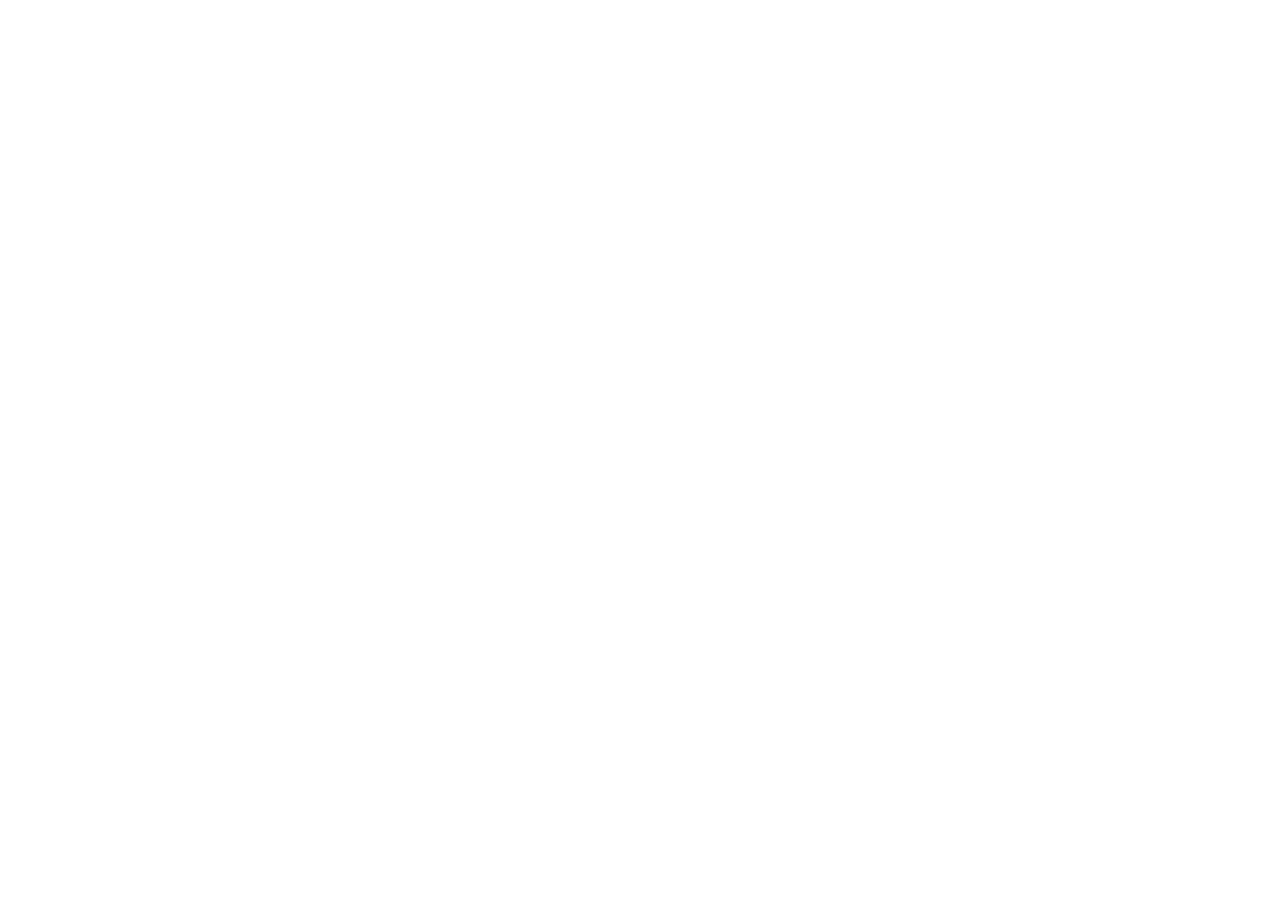
==== index.html @ f8412ee0 "initial commit" ====
<!DOCTYPE html>
<html lang="en">
<head>
    <meta charset="UTF-8">
    <meta name="viewport" content="width=device-width, initial-scale=1.0">
    <title>Space Tourism Website - by María López</title>
    <link rel="stylesheet" href="styles/normalize.css">
    <link rel="stylesheet" href="styles/styles.css">
</head>
<body>
    
</body>
</html>
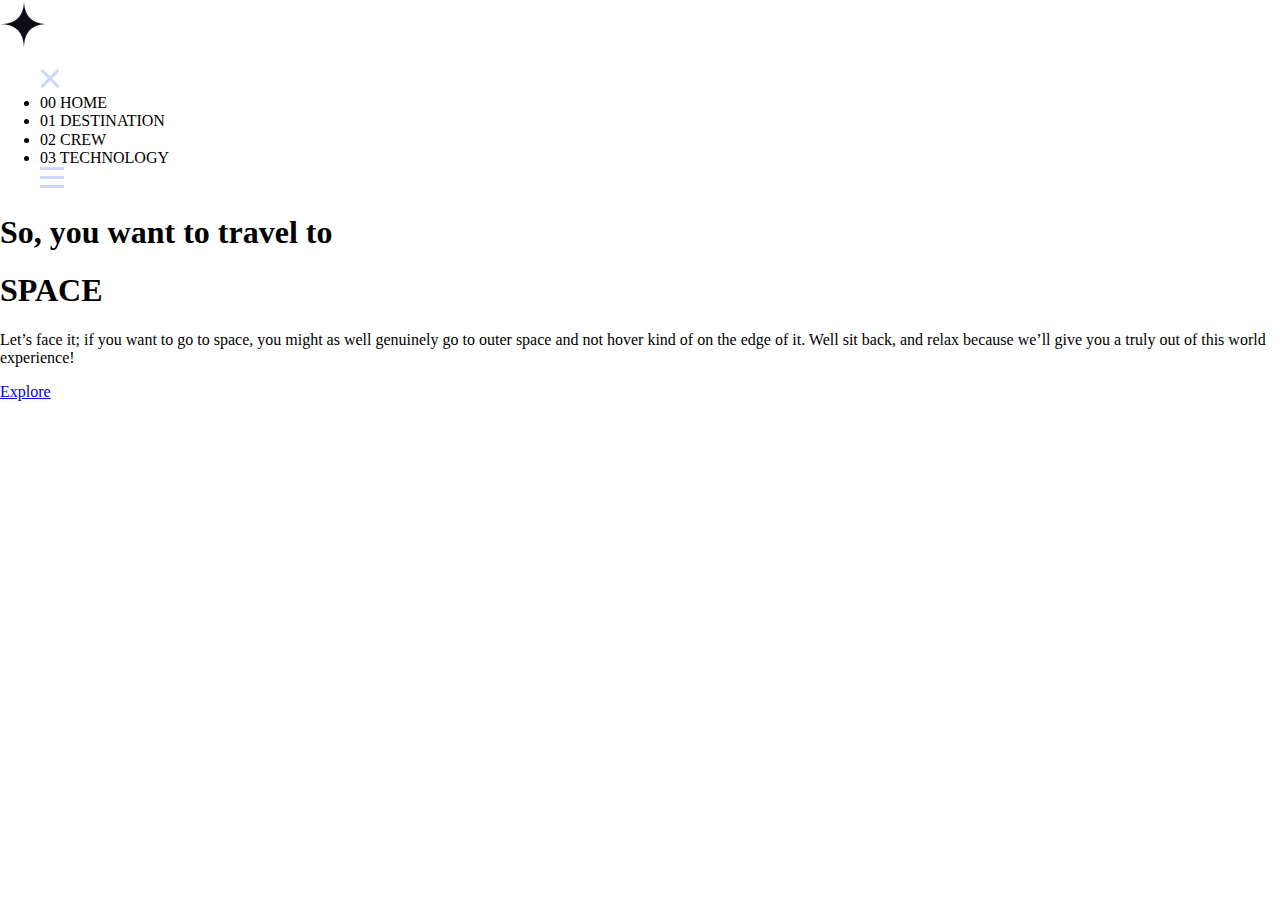
==== commit aca5f5d7: "HTML basic structure" ====
--- a/index.html
+++ b/index.html
@@ -1,13 +1,50 @@
 <!DOCTYPE html>
 <html lang="en">
-<head>
-    <meta charset="UTF-8">
-    <meta name="viewport" content="width=device-width, initial-scale=1.0">
+  <head>
+    <meta charset="UTF-8" />
+    <meta name="viewport" content="width=device-width, initial-scale=1.0" />
     <title>Space Tourism Website - by María López</title>
-    <link rel="stylesheet" href="styles/normalize.css">
-    <link rel="stylesheet" href="styles/styles.css">
-</head>
-<body>
-    
-</body>
-</html>+    <link
+      rel="icon"
+      type="image/png"
+      sizes="32x32"
+      href="./assets/favicon-32x32.png"
+    />
+    <link rel="stylesheet" href="styles/normalize.css" />
+    <link rel="stylesheet" href="styles/styles.css" />
+  </head>
+  <body>
+    <nav>
+      <img src="assets/shared/logo.svg" alt="Logo" />
+      <ul class="nav-ul">
+        <img class="nav-ul__close" src="assets/shared/icon-close.svg" alt="icon to close menu">
+        <li class="nav-ul__li"><span>00</span> HOME</li>
+        <li class="nav-ul__li"><span>01</span> DESTINATION</li>
+        <li class="nav-ul__li"><span>02</span> CREW</li>
+        <li class="nav-ul__li"><span>03</span> TECHNOLOGY</li>
+        <img class="nav-ul__hamburger" src="assets/shared/icon-hamburger.svg" alt="">
+      </ul>
+    </nav>
+    <main>
+      <div class="container">
+        <div class="container__text">
+          <div class="container__text__title">
+            <h1>So, you want to travel to </h1>
+            <h1 class="bigger">SPACE</h1>
+          </div>
+          <p>
+            Let’s face it; if you want to go to space, you might as well
+            genuinely go to outer space and not hover kind of on the edge of it.
+            Well sit back, and relax because we’ll give you a truly out of this
+            world experience!
+          </p>
+        </div>
+        <div class="container__circle">
+          <div class="container__circle__link">
+            <a href="#">Explore</a>
+          </div>
+        </div>
+      </div>
+    </main>
+  </body>
+</html>
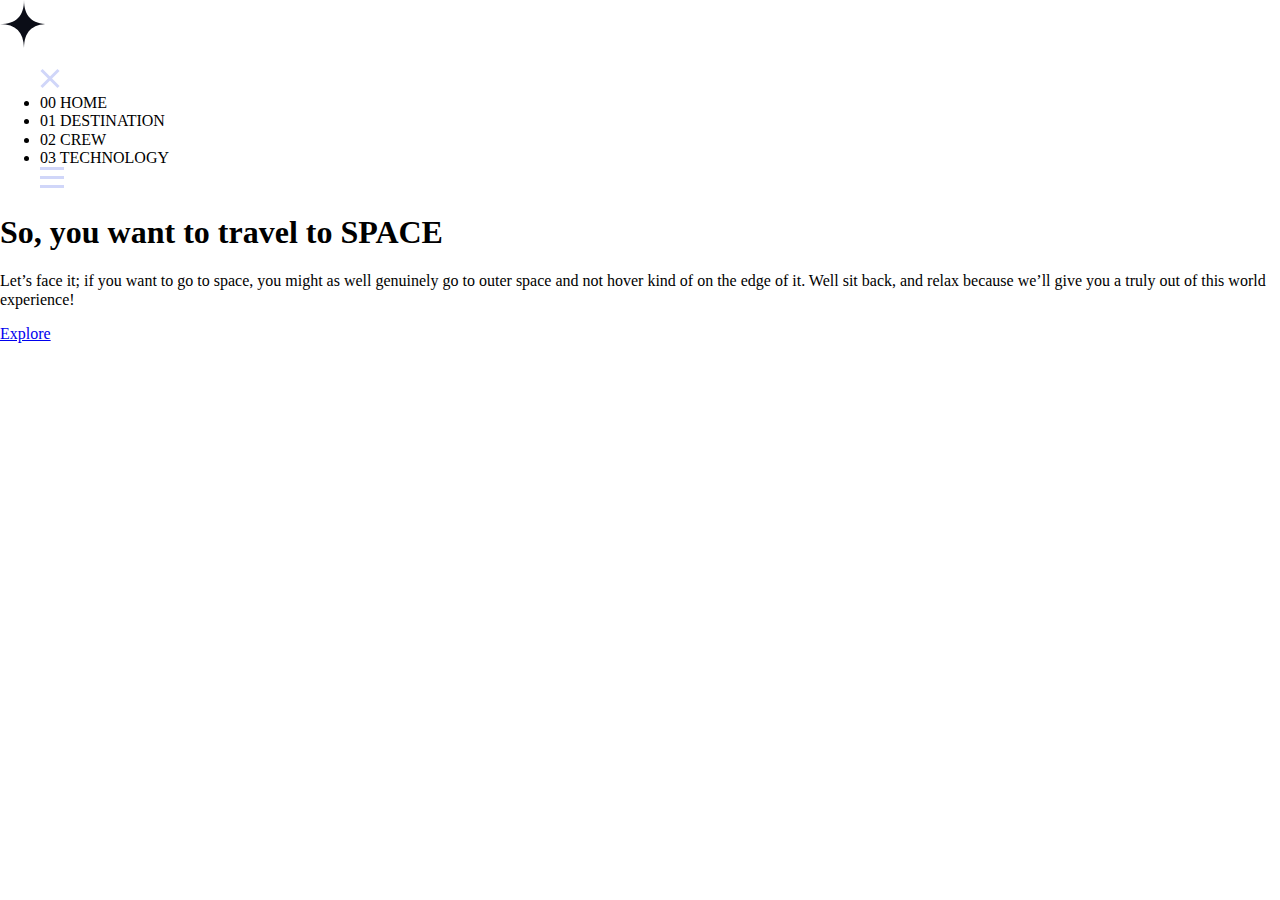
==== commit dcd61886: "Landmarks and changes in html structure" ====
--- a/index.html
+++ b/index.html
@@ -14,36 +14,39 @@
     <link rel="stylesheet" href="styles/styles.css" />
   </head>
   <body>
-    <nav>
-      <img src="assets/shared/logo.svg" alt="Logo" />
+    <nav role="navigation">
+      <img class="logo" src="assets/shared/logo.svg" alt="Logo" />
       <ul class="nav-ul">
-        <img class="nav-ul__close" src="assets/shared/icon-close.svg" alt="icon to close menu">
+        <img
+          class="nav-ul__close"
+          src="assets/shared/icon-close.svg"
+          alt="icon to close menu"
+        />
         <li class="nav-ul__li"><span>00</span> HOME</li>
         <li class="nav-ul__li"><span>01</span> DESTINATION</li>
         <li class="nav-ul__li"><span>02</span> CREW</li>
         <li class="nav-ul__li"><span>03</span> TECHNOLOGY</li>
-        <img class="nav-ul__hamburger" src="assets/shared/icon-hamburger.svg" alt="">
+        <img
+          class="nav-ul__hamburger"
+          src="assets/shared/icon-hamburger.svg"
+          alt=""
+        />
       </ul>
     </nav>
-    <main>
-      <div class="container">
-        <div class="container__text">
-          <div class="container__text__title">
-            <h1>So, you want to travel to </h1>
-            <h1 class="bigger">SPACE</h1>
-          </div>
-          <p>
-            Let’s face it; if you want to go to space, you might as well
-            genuinely go to outer space and not hover kind of on the edge of it.
-            Well sit back, and relax because we’ll give you a truly out of this
-            world experience!
-          </p>
+    <main role="main">
+      <div class="container__text">
+        <div class="container__text__title">
+          <h1>So, you want to travel to <span>SPACE</span></h1>
         </div>
-        <div class="container__circle">
-          <div class="container__circle__link">
-            <a href="#">Explore</a>
-          </div>
-        </div>
+        <p>
+          Let’s face it; if you want to go to space, you might as well genuinely
+          go to outer space and not hover kind of on the edge of it. Well sit
+          back, and relax because we’ll give you a truly out of this world
+          experience!
+        </p>
+      </div>
+      <div class="container__circle">
+        <a class="container__circle__link" href="#">Explore</a>
       </div>
     </main>
   </body>
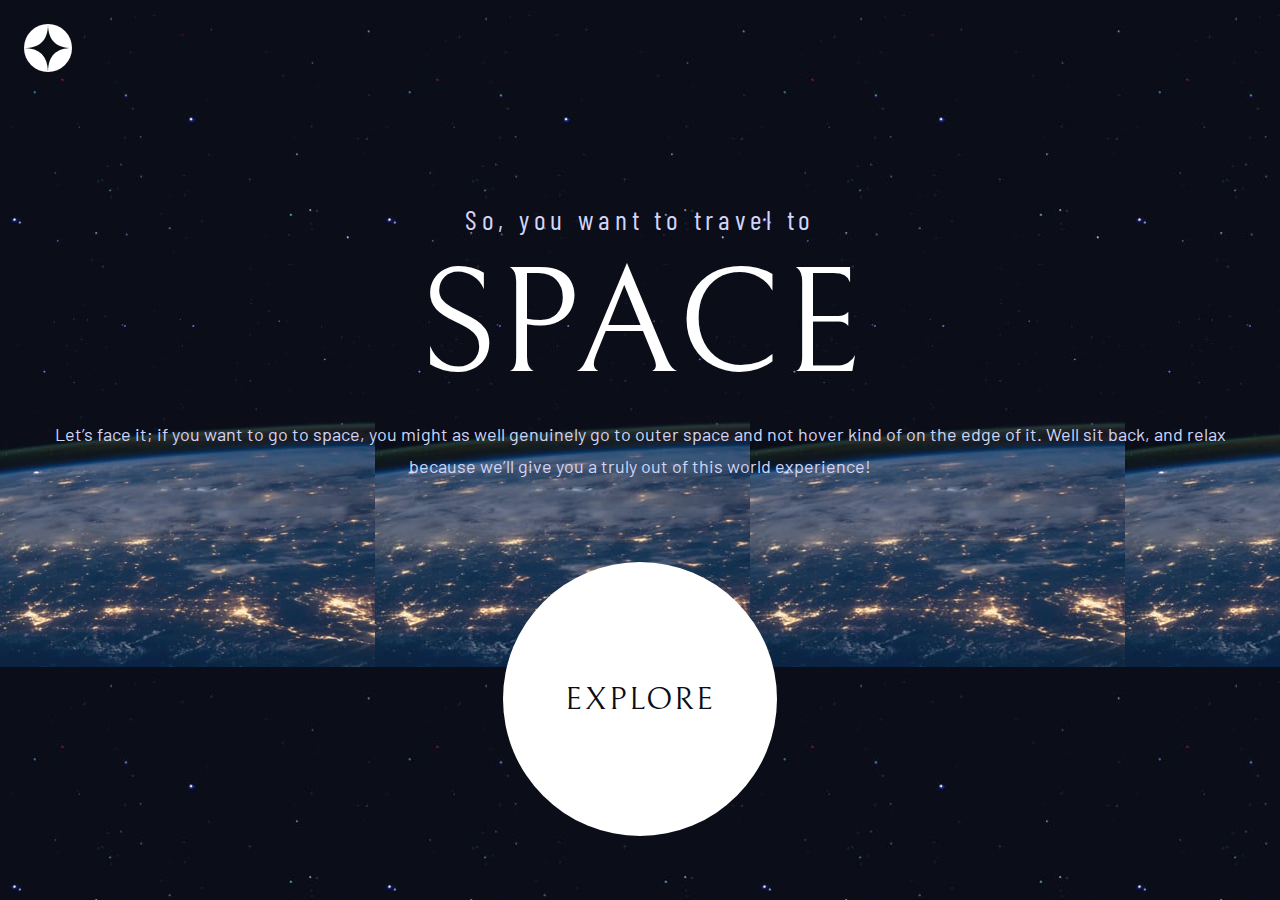
==== commit f3410da1: "Styles for mobile screen, toogle button for nav menu, Typography" ====
--- a/index.html
+++ b/index.html
@@ -10,8 +10,16 @@
       sizes="32x32"
       href="./assets/favicon-32x32.png"
     />
+    <link rel="preconnect" href="https://fonts.googleapis.com" />
+    <link rel="preconnect" href="https://fonts.gstatic.com" crossorigin />
+    <link
+      href="https://fonts.googleapis.com/css2?family=Barlow&family=Barlow+Condensed&family=Bellefair&display=swap"
+      rel="stylesheet"
+    />
+
     <link rel="stylesheet" href="styles/normalize.css" />
-    <link rel="stylesheet" href="styles/styles.css" />
+    <link rel="stylesheet" href="styles/global-styles.css">
+    <link rel="stylesheet" href="styles/home.css" />
   </head>
   <body>
     <nav role="navigation">
@@ -26,18 +34,17 @@
         <li class="nav-ul__li"><span>01</span> DESTINATION</li>
         <li class="nav-ul__li"><span>02</span> CREW</li>
         <li class="nav-ul__li"><span>03</span> TECHNOLOGY</li>
-        <img
-          class="nav-ul__hamburger"
-          src="assets/shared/icon-hamburger.svg"
-          alt=""
-        />
       </ul>
+      <img
+        class="nav-ul__hamburger"
+        src="assets/shared/icon-hamburger.svg"
+        alt=""
+      />
     </nav>
     <main role="main">
       <div class="container__text">
-        <div class="container__text__title">
-          <h1>So, you want to travel to <span>SPACE</span></h1>
-        </div>
+        <h5>So, you want to travel to</h5>
+        <h1>SPACE</h1>
         <p>
           Let’s face it; if you want to go to space, you might as well genuinely
           go to outer space and not hover kind of on the edge of it. Well sit
@@ -46,8 +53,10 @@
         </p>
       </div>
       <div class="container__circle">
-        <a class="container__circle__link" href="#">Explore</a>
+        <h4 class="container__circle__link">Explore</h4>
       </div>
     </main>
+
+    <script src="script.js"></script>
   </body>
 </html>
--- a/styles/global-styles.css
+++ b/styles/global-styles.css
@@ -0,0 +1,173 @@
+:root {
+  --dark: #0b0d17;
+  --light-blue: #d0d6f9;
+}
+
+* {
+  box-sizing: border-box;
+  margin: 0;
+  padding: 0;
+}
+
+h1,
+h4 {
+  font-family: "Bellefair", serif;
+}
+
+h1 {
+  color: #fff;
+  text-align: center;
+  font-size: 5rem;
+  font-style: normal;
+  font-weight: 400;
+  line-height: 6.25rem;
+  margin: 0;
+}
+
+h4 {
+  color: var(--dark);
+  text-align: center;
+  font-size: 1.25rem;
+  font-style: normal;
+  font-weight: 400;
+  line-height: normal;
+  letter-spacing: 0.07813rem;
+}
+
+h5 {
+  color: var(--light-blue);
+  text-align: center;
+  font-size: 1rem;
+  font-style: normal;
+  font-weight: 400;
+  line-height: normal;
+  letter-spacing: 0.16875rem;
+}
+
+p {
+  color: var(--light-blue);
+  text-align: center;
+  font-family: "Barlow", sans-serif;
+  font-size: 0.9375rem;
+  font-style: normal;
+  font-weight: 400;
+  line-height: 1.5625rem; /* 166.667% */
+}
+
+a {
+  text-decoration: none;
+}
+
+ul {
+  list-style: none;
+}
+
+nav {
+  height: 35px;
+  padding: 38.5px 24px;
+  display: flex;
+  justify-content: space-between;
+  align-items: center;
+  margin-bottom: 35px;
+}
+
+li {
+  color: #fff;
+  font-size: 16px;
+  font-style: normal;
+  font-weight: 400;
+  line-height: normal;
+  letter-spacing: 2.7px;
+}
+
+nav .logo {
+  width: 40px;
+  height: 40px;
+}
+
+.nav-ul {
+  position: fixed;
+  right: 0;
+  top: 0;
+  width: 254px;
+  min-height: 100vh;
+  padding: 30px 26.5px 34px 32px;
+  background: rgba(255, 255, 255, 0.04);
+  backdrop-filter: blur(40.774227142333984px);
+
+  transform: translateX(254px);
+  -webkit-transform: translateX(254px);
+  -moz-transform: translateX(254px);
+  -ms-transform: translateX(254px);
+  -o-transform: translateX(254px);
+
+  transition: transform 0.5s ease-in;
+  -webkit-transition: transform 0.5s ease-in;
+  -moz-transition: transform 0.5s ease-in;
+  -ms-transition: transform 0.5s ease-in;
+  -o-transition: transform 0.5s ease-in;
+}
+
+.nav-ul__close {
+  width: 19.092px;
+  height: 19.092px;
+  margin-bottom: 64.95px;
+}
+
+.nav-ul__hamburger {
+  width: 24px;
+  height: 21px;
+  margin-left: auto;
+}
+
+.nav-ul__li {
+  /* margin-right: 45px; */
+  margin-bottom: 32px;
+}
+
+.nav-ul__li span {
+  font-weight: 700;
+}
+
+@media screen and (min-width: 768px) {
+  h1 {
+    font-size: 9.375rem;
+    line-height: 9.375rem;
+  }
+
+  h5 {
+    font-size: 1.25rem;
+    letter-spacing: 0.21094rem;
+  }
+
+  p {
+    font-size: 1rem;
+    line-height: 1.75rem;
+  }
+
+  nav {
+    height: 96px;
+    margin-bottom: 106px;
+  }
+
+  nav .logo {
+    width: 48px;
+    height: 48px;
+  }
+
+  .nav-ul__hamburger {
+    display: none;
+  }
+}
+
+@media screen and (min-width: 1280px) {
+  h5 {
+    font-size: 1.75rem;
+    letter-spacing: 0.29531rem;
+  }
+
+  p {
+    font-size: 1.125rem;
+    line-height: 2rem;
+  }
+}
--- a/styles/home.css
+++ b/styles/home.css
@@ -0,0 +1,57 @@
+body {
+  min-height: 100vh;
+  margin: 0 auto;
+  font-family: "Barlow Condensed", sans-serif;
+  background: url("../assets/home/background-home-mobile.jpg"),
+    lightgray 0px 0px / 100% 100% no-repeat;
+  /* mix-blend-mode: screen; */
+}
+
+main {
+  display: flex;
+  flex-direction: column;
+  gap: 5rem;
+  padding: 0 24px;
+}
+
+.container__text {
+  /* width: 327px; */
+  width: auto;
+  display: flex;
+  flex-direction: column;
+  justify-content: center;
+  align-items: center;
+  gap: 1rem;
+}
+
+.container__circle {
+  width: auto;
+  margin: 0 auto;
+}
+
+.container__circle__link {
+  width: 150px;
+  height: 150px;
+  border-radius: 50%;
+  background: #fff;
+  display: flex;
+  justify-content: center;
+  align-items: center;
+  text-transform: uppercase;
+}
+
+@media screen and (min-width: 768px) {
+  .container__circle__link {
+    width: 242px;
+    height: 242px;
+    font-size: 32px;
+    letter-spacing: 2px;
+  }
+}
+
+@media screen and (min-width: 1280px) {
+  .container__circle__link {
+    width: 274px;
+    height: 274px;
+  }
+}
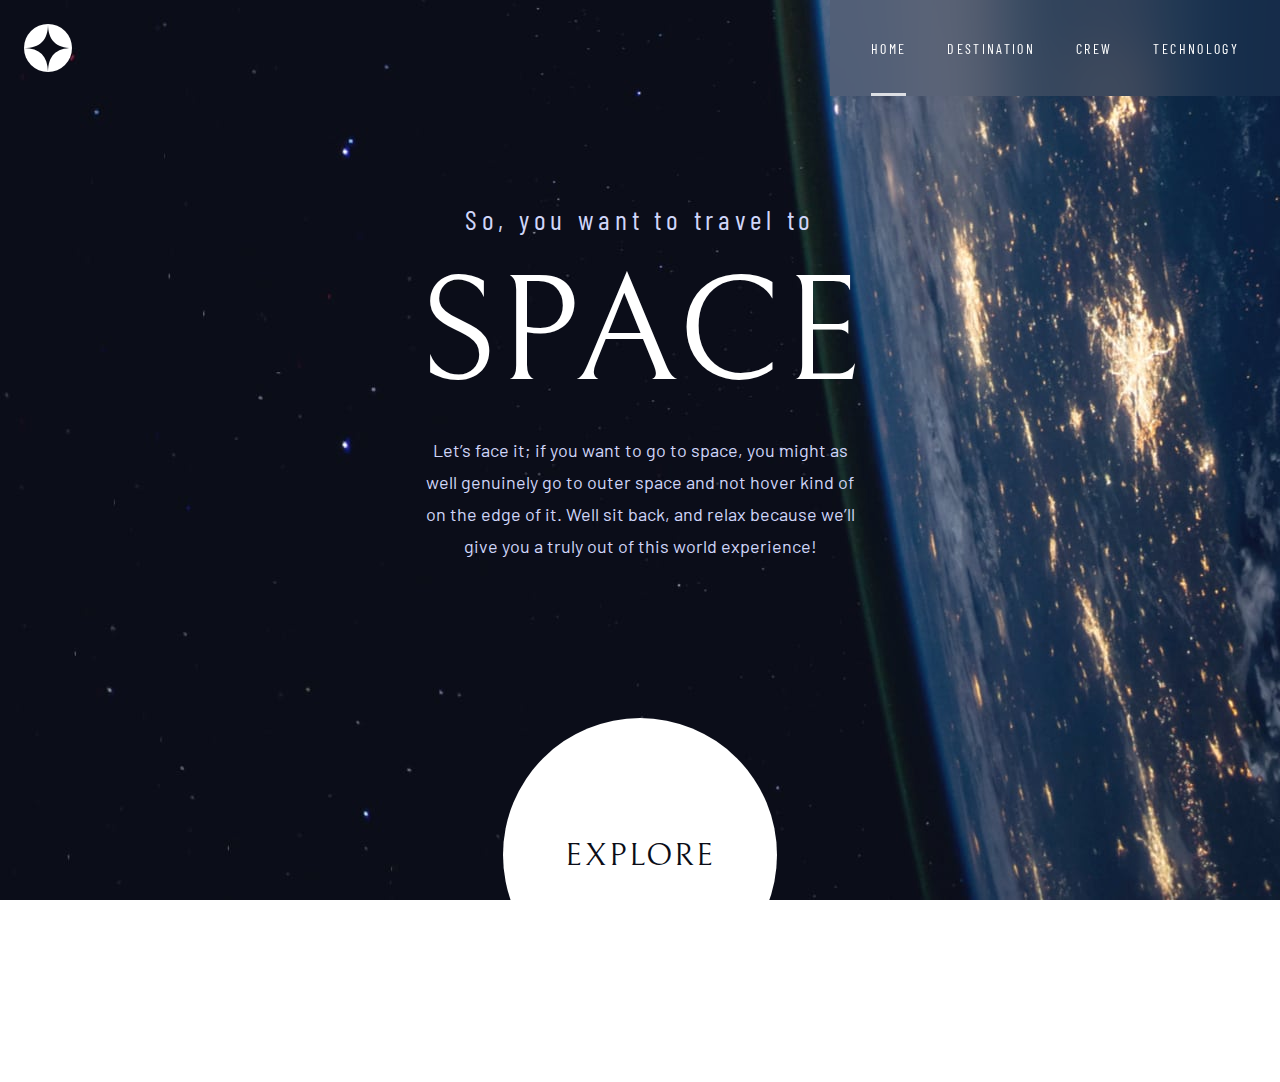
==== commit e2e5fe94: "Tablet screen: nav li static" ====
--- a/index.html
+++ b/index.html
@@ -30,10 +30,18 @@
           src="assets/shared/icon-close.svg"
           alt="icon to close menu"
         />
-        <li class="nav-ul__li"><span>00</span> HOME</li>
-        <li class="nav-ul__li"><span>01</span> DESTINATION</li>
-        <li class="nav-ul__li"><span>02</span> CREW</li>
-        <li class="nav-ul__li"><span>03</span> TECHNOLOGY</li>
+        <li class="nav-ul__li active">
+          <a href="#"><span>00</span> HOME</a>
+        </li>
+        <li class="nav-ul__li">
+          <a href="#"><span>01</span> DESTINATION</a>
+        </li>
+        <li class="nav-ul__li">
+          <a href="#"><span>02</span> CREW</a>
+        </li>
+        <li class="nav-ul__li">
+          <a href="#"><span>03</span> TECHNOLOGY</a>
+        </li>
       </ul>
       <img
         class="nav-ul__hamburger"
@@ -56,7 +64,6 @@
         <h4 class="container__circle__link">Explore</h4>
       </div>
     </main>
-
     <script src="script.js"></script>
   </body>
 </html>
--- a/styles/global-styles.css
+++ b/styles/global-styles.css
@@ -3,12 +3,19 @@
   --light-blue: #d0d6f9;
 }
 
-* {
+*,
+::before {
   box-sizing: border-box;
   margin: 0;
   padding: 0;
 }
 
+body {
+  min-height: 100vh;
+  margin: 0 auto;
+  font-family: "Barlow Condensed", sans-serif;
+}
+
 h1,
 h4 {
   font-family: "Bellefair", serif;
@@ -56,6 +63,7 @@
 
 a {
   text-decoration: none;
+  color: #fff;
 }
 
 ul {
@@ -72,7 +80,6 @@
 }
 
 li {
-  color: #fff;
   font-size: 16px;
   font-style: normal;
   font-weight: 400;
@@ -121,7 +128,6 @@
 }
 
 .nav-ul__li {
-  /* margin-right: 45px; */
   margin-bottom: 32px;
 }
 
@@ -130,6 +136,7 @@
 }
 
 @media screen and (min-width: 768px) {
+
   h1 {
     font-size: 9.375rem;
     line-height: 9.375rem;
@@ -147,6 +154,7 @@
 
   nav {
     height: 96px;
+    padding-right: 0;
     margin-bottom: 106px;
   }
 
@@ -155,8 +163,62 @@
     height: 48px;
   }
 
-  .nav-ul__hamburger {
+  
+
+  .nav-ul {
+    position: static;
+    width: 450px;
+    min-height: 96px;
+    padding: 0;
+    background: rgba(255, 255, 255, 0.04);
+    backdrop-filter: blur(40.774227142333984px);
+    transform: none;
+    -webkit-transform: none;
+    -moz-transform: none;
+    -ms-transform: none;
+    -o-transform: none;
+    transition: none;
+    -webkit-transition: none;
+    -moz-transition: none;
+    -ms-transition: none;
+    -o-transition: none;
+
+    display: flex;
+    justify-content: space-evenly;
+    align-items: center;
+  }
+
+  .nav-ul__li {
+    position: relative;
+    margin-bottom: 0;
+    font-size: 0.875rem;
+    font-weight: 400;
+    letter-spacing: 0.14763rem;
+  }
+
+  .nav-ul__hamburger,
+  .nav-ul__close {
     display: none;
+  }
+
+  .nav-ul__li span {
+    display: none;
+  }
+
+  .nav-ul__li::before {
+    content: "";
+    position: absolute;
+    top: 53px;
+    width: 100%;
+    height: 3px;
+    background: #fff;
+    opacity: 0;
+    transition: opacity 0.3s;
+  }
+
+  .nav-ul__li.active::before,
+  .nav-ul__li a:hover::before {
+    opacity: 0.8;
   }
 }
 
--- a/styles/home.css
+++ b/styles/home.css
@@ -1,21 +1,18 @@
 body {
-  min-height: 100vh;
-  margin: 0 auto;
-  font-family: "Barlow Condensed", sans-serif;
-  background: url("../assets/home/background-home-mobile.jpg"),
-    lightgray 0px 0px / 100% 100% no-repeat;
-  /* mix-blend-mode: screen; */
+  background: var(#0b0d17);
+  background: no-repeat url("../assets/home/background-home-desktop.jpg");
 }
 
 main {
+  padding: 0 24px;
+  margin-bottom: 3rem;
   display: flex;
   flex-direction: column;
+  align-items: center;
   gap: 5rem;
-  padding: 0 24px;
 }
 
 .container__text {
-  /* width: 327px; */
   width: auto;
   display: flex;
   flex-direction: column;
@@ -40,7 +37,30 @@
   text-transform: uppercase;
 }
 
+@media screen and (max-width: 768px) {
+  body {
+    background: url("../assets/home/background-home-tablet.jpg") no-repeat;
+  }
+}
+
+@media screen and (max-width: 375px) {
+  body {
+    background: url("../assets/home/background-home-mobile.jpg") no-repeat;
+  }
+}
+
 @media screen and (min-width: 768px) {
+
+  main{
+    gap: 9.75rem;
+    margin-bottom: 5.6rem;
+  }
+
+  .container__text {
+    gap: 1.5rem;
+    width: 27.75rem;
+  }
+  
   .container__circle__link {
     width: 242px;
     height: 242px;
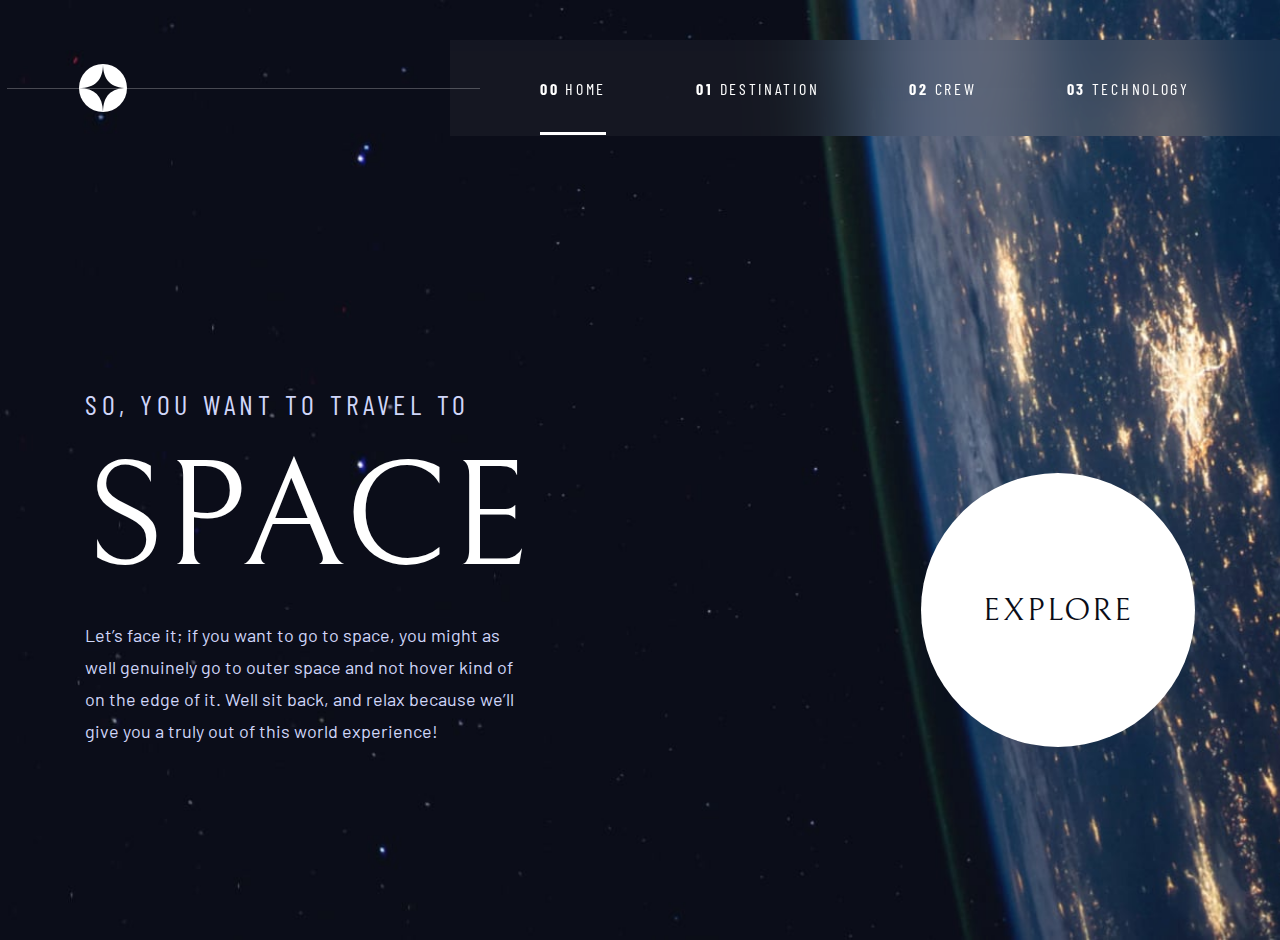
==== commit b473f719: "Destination page: first styles" ====
--- a/index.html
+++ b/index.html
@@ -34,7 +34,7 @@
           <a href="#"><span>00</span> HOME</a>
         </li>
         <li class="nav-ul__li">
-          <a href="#"><span>01</span> DESTINATION</a>
+          <a href="pages/destination.html"><span>01</span> DESTINATION</a>
         </li>
         <li class="nav-ul__li">
           <a href="#"><span>02</span> CREW</a>
--- a/styles/global-styles.css
+++ b/styles/global-styles.css
@@ -1,6 +1,7 @@
 :root {
   --dark: #0b0d17;
   --light-blue: #d0d6f9;
+  --grey: #383b4b;
 }
 
 *,
@@ -43,7 +44,8 @@
 
 h5 {
   color: var(--light-blue);
-  text-align: center;
+  /* text-align: center; */
+  text-transform: uppercase;
   font-size: 1rem;
   font-style: normal;
   font-weight: 400;
@@ -63,6 +65,7 @@
 
 a {
   text-decoration: none;
+  text-transform: uppercase;
   color: #fff;
 }
 
@@ -90,6 +93,10 @@
 nav .logo {
   width: 40px;
   height: 40px;
+}
+
+h5 span {
+  opacity: 0.25;
 }
 
 .nav-ul {
@@ -136,7 +143,6 @@
 }
 
 @media screen and (min-width: 768px) {
-
   h1 {
     font-size: 9.375rem;
     line-height: 9.375rem;
@@ -162,8 +168,6 @@
     width: 48px;
     height: 48px;
   }
-
-  
 
   .nav-ul {
     position: static;
@@ -213,12 +217,15 @@
     height: 3px;
     background: #fff;
     opacity: 0;
-    transition: opacity 0.3s;
-  }
-
-  .nav-ul__li.active::before,
-  .nav-ul__li a:hover::before {
-    opacity: 0.8;
+    transition: opacity 0.4s ease-in-out;
+  }
+
+  .nav-ul__li.active::before {
+    opacity: 1;
+  }
+
+  .nav-ul__li:hover::before {
+    opacity: 0.5021;
   }
 }
 
@@ -231,5 +238,33 @@
   p {
     font-size: 1.125rem;
     line-height: 2rem;
-  }
-}
+    text-align: start;
+  }
+
+  nav {
+    margin: 40px 0 251px 55px;
+  }
+
+  .nav-ul {
+    width: 830px;
+  }
+
+  .nav-ul__li {
+    font-size: 1rem;
+    letter-spacing: 0.16875rem;
+  }
+
+  .nav-ul::before {
+    content: "";
+    position: absolute;
+    right: 800px;
+    width: 473px;
+    height: 1px;
+    opacity: 0.2515;
+    background: #fff;
+  }
+
+  .nav-ul__li span {
+    display: inline;
+  }
+}
--- a/styles/home.css
+++ b/styles/home.css
@@ -1,6 +1,6 @@
-body {
-  background: var(#0b0d17);
-  background: no-repeat url("../assets/home/background-home-desktop.jpg");
+body {  
+  background: var(--dark) no-repeat url("../assets/home/background-home-desktop.jpg");
+  background-size: cover;
 }
 
 main {
@@ -35,6 +35,18 @@
   justify-content: center;
   align-items: center;
   text-transform: uppercase;
+  cursor: pointer;
+}
+
+.container__circle__link:hover::after {
+  content: "";
+  position: absolute;
+  width: 250px;
+  height: 250px;
+  border-radius: 50%;
+  background: #fff;
+  opacity: 0.1036;
+  transition:  all 0.9s ease;
 }
 
 @media screen and (max-width: 768px) {
@@ -50,26 +62,47 @@
 }
 
 @media screen and (min-width: 768px) {
-
-  main{
+  main {
     gap: 9.75rem;
-    margin-bottom: 5.6rem;
+    margin-bottom: 89.6px;
   }
 
   .container__text {
     gap: 1.5rem;
     width: 27.75rem;
   }
-  
+
   .container__circle__link {
     width: 242px;
     height: 242px;
     font-size: 32px;
     letter-spacing: 2px;
   }
+
+  .container__circle__link:hover::after {
+    width: 450px;
+    height: 450px;
+  }
 }
 
 @media screen and (min-width: 1280px) {
+  main {
+    flex-direction: row;
+    max-width: 1110px;
+    padding: 0;
+    margin: 0 auto 131px auto;
+  }
+
+  .container__text {
+    align-items: start;
+  }
+
+  .container__circle {
+    margin-left: auto;
+    margin-right: 0;
+    align-self: flex-end;
+  }
+
   .container__circle__link {
     width: 274px;
     height: 274px;
